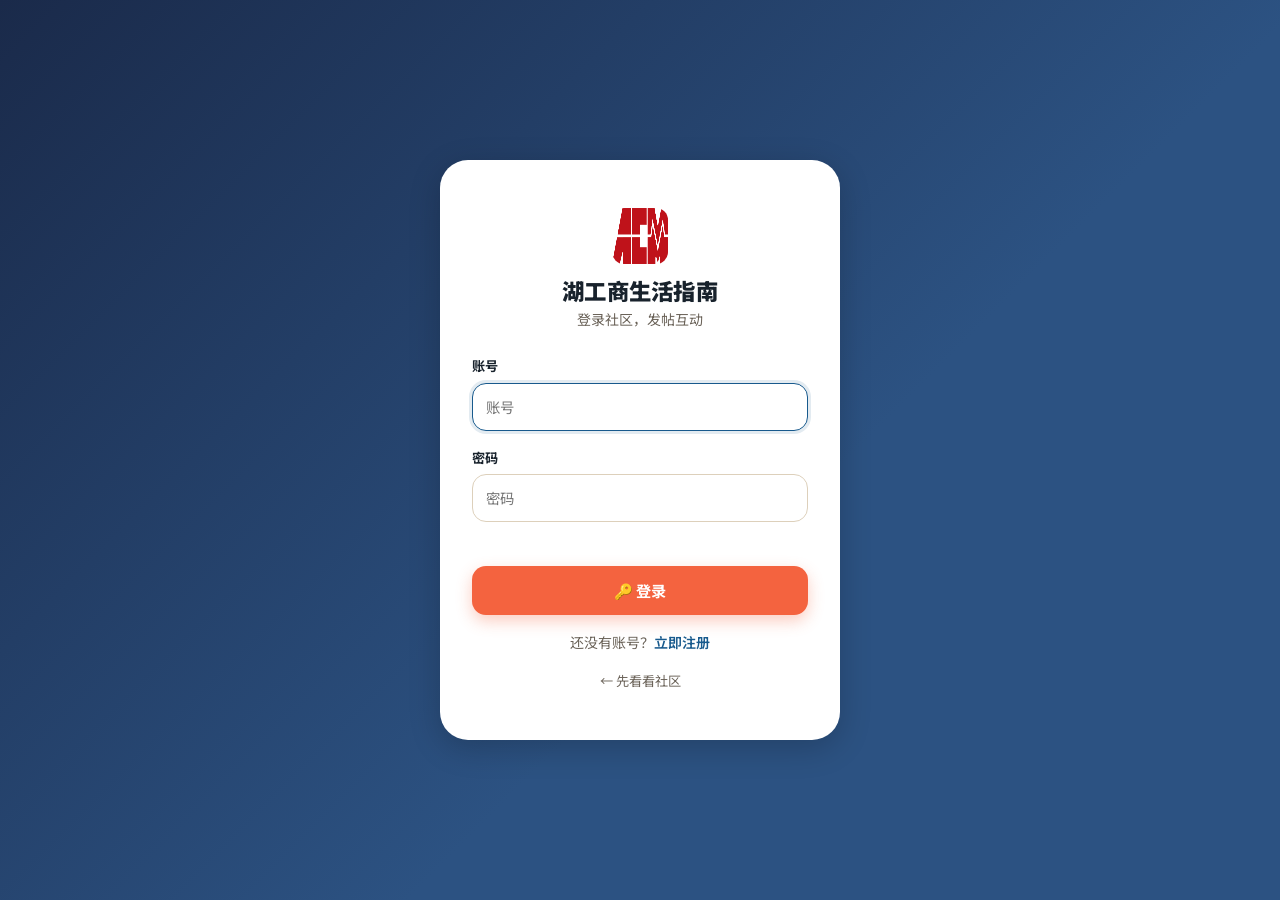
==== auth.html @ 28b6245e "新增：用户注册登录系统 + 社区发帖功能（点赞/评论/话题标签）" ====
<!DOCTYPE html>
<html lang="zh-CN">
<head>
  <meta charset="UTF-8">
  <meta name="viewport" content="width=device-width, initial-scale=1.0">
  <title>账号登录 · 湖工商生活指南</title>
  <link rel="icon" href="assets/acm-logo.png">
  <link rel="stylesheet" href="css/main.css">
  <link rel="stylesheet" href="css/community.css">
  <link rel="preconnect" href="https://fonts.googleapis.com">
  <link rel="preconnect" href="https://fonts.gstatic.com" crossorigin>
  <link rel="stylesheet" href="https://fonts.googleapis.com/css2?family=Noto+Sans+SC:wght@400;500;700;900&display=swap" media="print" onload="this.media='all'">
</head>
<body class="admin-body">

<div class="auth-page">
  <div class="auth-card" id="authCard">

    <!-- 登录面板 -->
    <div class="auth-panel" id="loginPanel">
      <img src="assets/acm-logo.png" alt="ACM" class="auth-logo">
      <h2 class="auth-title">湖工商生活指南</h2>
      <p class="auth-sub">登录社区，发帖互动</p>

      <form id="loginForm" autocomplete="off">
        <div class="field">
          <label for="l-username">账号</label>
          <input type="text" id="l-username" name="username" placeholder="账号" required autofocus>
        </div>
        <div class="field">
          <label for="l-password">密码</label>
          <input type="password" id="l-password" name="password" placeholder="密码" required>
        </div>
        <div id="loginMsg" class="auth-msg"></div>
        <button type="submit" class="btn btn-accent" style="width:100%; padding:12px;">
          🔑 登录
        </button>
      </form>

      <div class="auth-switch">
        还没有账号？<a href="#" id="goRegister">立即注册</a>
      </div>
    </div>

    <!-- 注册面板 -->
    <div class="auth-panel" id="registerPanel" style="display:none;">
      <img src="assets/acm-logo.png" alt="ACM" class="auth-logo">
      <h2 class="auth-title">加入社区</h2>
      <p class="auth-sub">注册后可以发帖、点赞、评论</p>

      <form id="registerForm" autocomplete="off">
        <div class="field">
          <label for="r-username">账号</label>
          <input type="text" id="r-username" name="username" placeholder="2-20位，小写字母/数字/下划线" required>
          <span class="field-hint">登录时使用，请记住</span>
        </div>
        <div class="field">
          <label for="r-password">密码</label>
          <input type="password" id="r-password" name="password" placeholder="至少 6 位" required>
        </div>
        <div class="field">
          <label for="r-confirm">确认密码</label>
          <input type="password" id="r-confirm" name="confirm" placeholder="再输一次密码" required>
        </div>
        <div id="registerMsg" class="auth-msg"></div>
        <button type="submit" class="btn btn-accent" style="width:100%; padding:12px;">
          ✨ 注册
        </button>
      </form>

      <div class="auth-switch">
        已有账号？<a href="#" id="goLogin">去登录</a>
      </div>
    </div>

    <div style="text-align:center; margin-top:var(--sp-4); font-size:0.825rem;">
      <a href="community.html" style="color:var(--c-text-muted);">← 先看看社区</a>
    </div>
  </div>
</div>

<script src="js/user.js"></script>
<script>
(function () {
  const loginPanel = document.getElementById('loginPanel');
  const registerPanel = document.getElementById('registerPanel');
  const loginMsg = document.getElementById('loginMsg');
  const registerMsg = document.getElementById('registerMsg');

  // 已登录直接去社区
  if (User.isLoggedIn()) {
    const sess = User.getSession();
    location.href = 'community.html';
  }

  /* 切换面板 */
  document.getElementById('goRegister').addEventListener('click', (e) => {
    e.preventDefault();
    loginPanel.style.display = 'none';
    registerPanel.style.display = '';
    loginMsg.textContent = '';
    loginMsg.className = 'auth-msg';
  });

  document.getElementById('goLogin').addEventListener('click', (e) => {
    e.preventDefault();
    registerPanel.style.display = 'none';
    loginPanel.style.display = '';
    registerMsg.textContent = '';
    registerMsg.className = 'auth-msg';
  });

  /* 登录 */
  document.getElementById('loginForm').addEventListener('submit', async (e) => {
    e.preventDefault();
    const u = e.target.username.value.trim();
    const p = e.target.password.value;
    const btn = e.target.querySelector('button[type=submit]');
    btn.disabled = true;
    btn.textContent = '⏳ 登录中...';
    loginMsg.textContent = '';

    const r = await User.login(u, p);
    btn.disabled = false;
    btn.textContent = '🔑 登录';

    if (r.ok) {
      loginMsg.textContent = '✅ 登录成功，跳转中...';
      loginMsg.className = 'auth-msg auth-msg-ok';
      setTimeout(() => location.href = 'community.html', 500);
    } else {
      loginMsg.textContent = '❌ ' + r.message;
      loginMsg.className = 'auth-msg auth-msg-err';
    }
  });

  /* 注册 */
  document.getElementById('registerForm').addEventListener('submit', async (e) => {
    e.preventDefault();
    const u = e.target.username.value.trim();
    const p = e.target.password.value;
    const c = e.target.confirm.value;
    const btn = e.target.querySelector('button[type=submit]');
    btn.disabled = true;
    btn.textContent = '⏳ 注册中...';
    registerMsg.textContent = '';

    if (p !== c) {
      registerMsg.textContent = '❌ 两次密码不一致';
      registerMsg.className = 'auth-msg auth-msg-err';
      btn.disabled = false;
      btn.textContent = '✨ 注册';
      return;
    }

    const r = await User.register(u, p);
    btn.disabled = false;
    btn.textContent = '✨ 注册';

    if (r.ok) {
      registerMsg.textContent = '✅ 注册成功！即将跳转登录...';
      registerMsg.className = 'auth-msg auth-msg-ok';
      setTimeout(() => {
        registerPanel.style.display = 'none';
        loginPanel.style.display = '';
        document.getElementById('l-username').value = u;
        registerMsg.textContent = '';
      }, 1200);
    } else {
      registerMsg.textContent = '❌ ' + r.message;
      registerMsg.className = 'auth-msg auth-msg-err';
    }
  });
})();
</script>
</body>
</html>
---- css/main.css ----
/* ====================================================================
 * HUTB Campus Guide - Main Stylesheet (Impeccable-grade refresh)
 * 设计方向：编辑感海岸游乐场 — 暖奶油底 + 自信海蓝/珊瑚 + 圆体中文字体
 * 注：网页字体通过各页面 <head> 中的非阻塞 <link> 加载（media=print swap），
 *     避免 Google Fonts 在国内被墙时阻塞首屏渲染导致白屏；加载失败则自动回退系统字体。
 * ==================================================================== */

/* ---------- 1. 设计变量 ---------- */
:root {
  /* 品牌色（保留原有语义，加深层次） */
  --c-primary: #185a8d;
  --c-primary-light: #2a93b0;
  --c-primary-dark: #103b54;
  --c-secondary: #2bb6c4;
  --c-accent: #f4633f;
  --c-accent-light: #ff8a63;
  --c-success: #6fae1f;
  --c-warning: #f3a712;

  /* 暖调中性色（取代纯灰） */
  --c-bg: #fbf6ee;
  --c-bg-alt: #f3ebdd;
  --c-surface: #ffffff;
  --c-surface-2: #fdfaf4;
  --c-border: #ece2d2;
  --c-border-strong: #ddd0bb;
  --c-text: #18222c;
  --c-text-muted: #6a6258;
  --c-text-light: #9b9388;

  /* 板块专属强调色 */
  --c-section-food: #f4633f;
  --c-section-travel: #2bb6c4;
  --c-section-study: #185a8d;
  --c-section-freshman: #6fae1f;

  /* 字体：圆体中文字体用于标题，Noto 用于正文 */
  --ff-base: "Noto Sans SC", -apple-system, BlinkMacSystemFont, "PingFang SC", "Microsoft YaHei", system-ui, sans-serif;
  --ff-display: "ZCOOL KuaiLe", "Noto Sans SC", "PingFang SC", system-ui, sans-serif;

  /* 流体字阶（clamp：marketing/内容页用） */
  --fs-display: clamp(2.4rem, 5.5vw, 3.6rem);
  --fs-h1: clamp(1.8rem, 3.4vw, 2.4rem);
  --fs-h2: clamp(1.4rem, 2.4vw, 1.8rem);
  --fs-h3: 1.2rem;
  --fs-body: 1rem;
  --fs-sm: 0.875rem;
  --fs-xs: 0.78rem;

  /* 间距（8px 网格） */
  --sp-1: 4px;
  --sp-2: 8px;
  --sp-3: 12px;
  --sp-4: 16px;
  --sp-5: 24px;
  --sp-6: 32px;
  --sp-7: 48px;
  --sp-8: 72px;

  /* 圆角 */
  --r-sm: 10px;
  --r-md: 14px;
  --r-lg: 20px;
  --r-xl: 28px;
  --r-full: 999px;

  /* 阴影（更柔、更暖） */
  --sh-xs: 0 1px 2px rgba(24, 60, 84, 0.05);
  --sh-sm: 0 3px 12px rgba(24, 60, 84, 0.07);
  --sh-md: 0 8px 24px rgba(24, 60, 84, 0.09);
  --sh-lg: 0 18px 44px rgba(24, 60, 84, 0.13);
  --sh-xl: 0 32px 64px rgba(24, 60, 84, 0.18);

  /* 缓动（自然减速，绝不用回弹） */
  --ease-out-quart: cubic-bezier(0.25, 1, 0.5, 1);
  --ease-out-expo: cubic-bezier(0.16, 1, 0.3, 1);

  --container-max: 1200px;
  --nav-h: 66px;
}

/* ---------- 2. Reset & Base ---------- */
*, *::before, *::after { box-sizing: border-box; }

html {
  font-size: 16px;
  scroll-behavior: smooth;
  -webkit-text-size-adjust: 100%;
}

body {
  margin: 0;
  font-family: var(--ff-base);
  font-size: var(--fs-body);
  line-height: 1.65;
  color: var(--c-text);
  background: var(--c-bg);
  -webkit-font-smoothing: antialiased;
  -moz-osx-font-smoothing: grayscale;
  overflow-x: hidden;
  text-rendering: optimizeLegibility;
}

img { max-width: 100%; height: auto; display: block; }

button, input, select, textarea { font: inherit; color: inherit; }

button { cursor: pointer; border: none; background: none; padding: 0; }

a { color: var(--c-primary); text-decoration: none; transition: color .2s; }
a:hover { color: var(--c-accent); }

h1, h2, h3, h4, h5, h6 {
  margin: 0 0 var(--sp-4);
  font-family: var(--ff-display);
  font-weight: 400;
  line-height: 1.25;
  letter-spacing: 0.01em;
  color: var(--c-text);
}
h1 { font-size: var(--fs-h1); }
h2 { font-size: var(--fs-h2); }
h3 { font-size: var(--fs-h3); }

p { margin: 0 0 var(--sp-3); }

ul, ol { padding-left: var(--sp-5); margin-bottom: var(--sp-4); }

table { border-collapse: collapse; width: 100%; margin: var(--sp-4) 0; }
th, td { padding: var(--sp-3); border: 1px solid var(--c-border); text-align: left; }
th { background: var(--c-bg-alt); font-weight: 700; }

/* ---------- 3. 工具类 ---------- */
.container { width: 100%; max-width: var(--container-max); margin: 0 auto; padding: 0 var(--sp-4); }
.container-wide { width: 100%; max-width: 1320px; margin: 0 auto; padding: 0 var(--sp-4); }
.text-center { text-align: center; }
.text-muted { color: var(--c-text-muted); }
.flex { display: flex; }
.flex-1 { flex: 1; }
.hidden { display: none !important; }
.sr-only { position: absolute; width: 1px; height: 1px; padding: 0; margin: -1px; overflow: hidden; clip: rect(0,0,0,0); border: 0; }

/* 滚动揭示（由 shared.js 触发；无 JS 时默认可见）
   注意：is-visible 的覆盖规则必须比 body.reveal-ready .reveal 优先级更高，
   否则一旦加上 reveal-ready，.reveal 区块会永远停在 opacity:0（即“下半屏空白”）。 */
.reveal { transition: opacity .7s var(--ease-out-expo), transform .7s var(--ease-out-expo); }
body.reveal-ready .reveal { opacity: 0; transform: translateY(28px); }
body.reveal-ready .reveal.is-visible { opacity: 1; transform: none; }

/* ---------- 4. 导航栏 ---------- */
.nav {
  position: sticky;
  top: 0;
  z-index: 100;
  height: var(--nav-h);
  background: rgba(251, 246, 238, 0.78);
  backdrop-filter: saturate(180%) blur(16px);
  -webkit-backdrop-filter: saturate(180%) blur(16px);
  border-bottom: 1px solid transparent;
  transition: box-shadow .3s var(--ease-out-quart), border-color .3s, background .3s;
}
.nav.scrolled {
  box-shadow: 0 6px 24px rgba(24, 60, 84, 0.08);
  border-bottom-color: var(--c-border);
  background: rgba(251, 246, 238, 0.92);
}

.nav-inner { height: 100%; display: flex; align-items: center; justify-content: space-between; gap: var(--sp-4); }

.nav-brand { display: flex; align-items: center; gap: var(--sp-3); font-weight: 700; font-size: 1.05rem; color: var(--c-primary); }
.nav-brand img { height: 38px; width: auto; filter: drop-shadow(0 2px 4px rgba(0,0,0,.12)); }
.nav-brand-text { line-height: 1.2; }
.nav-brand-text small { display: block; font-size: 11px; font-weight: 400; color: var(--c-text-muted); margin-top: 2px; letter-spacing: 0.04em; }

.nav-links { display: flex; align-items: center; gap: var(--sp-2); list-style: none; margin: 0; padding: 0; }
.nav-link {
  padding: var(--sp-2) var(--sp-4);
  border-radius: var(--r-full);
  font-size: 0.95rem;
  font-weight: 500;
  color: var(--c-text);
  transition: background .2s, color .2s;
}
.nav-link:hover { background: var(--c-bg-alt); color: var(--c-primary); }
.nav-link.active { background: var(--c-primary); color: #fff; }

.nav-cta {
  padding: var(--sp-2) var(--sp-5);
  background: var(--c-accent);
  color: #fff;
  border-radius: var(--r-full);
  font-weight: 700;
  font-size: 0.92rem;
  box-shadow: 0 6px 16px rgba(244, 99, 63, .34);
  transition: transform .2s var(--ease-out-quart), box-shadow .2s, background .2s;
}
.nav-cta:hover { background: var(--c-accent-light); color: #fff; transform: translateY(-2px); box-shadow: 0 10px 22px rgba(244, 99, 63, .42); }
.nav-cta:active { transform: translateY(0) scale(.97); }

.nav-toggle {
  display: none; width: 42px; height: 42px; border-radius: var(--r-md);
  align-items: center; justify-content: center; background: var(--c-bg-alt);
}
.nav-toggle span { display: block; width: 20px; height: 2px; background: var(--c-text); position: relative; }
.nav-toggle span::before, .nav-toggle span::after { content: ''; position: absolute; left: 0; width: 100%; height: 2px; background: var(--c-text); }
.nav-toggle span::before { top: -6px; }
.nav-toggle span::after { top: 6px; }

/* ---------- 5. 按钮 ---------- */
.btn {
  display: inline-flex; align-items: center; justify-content: center; gap: var(--sp-2);
  padding: var(--sp-3) var(--sp-5);
  font-size: 0.95rem; font-weight: 700;
  border-radius: var(--r-md);
  background: var(--c-primary); color: #fff;
  transition: transform .18s var(--ease-out-quart), background .2s, box-shadow .2s;
  white-space: nowrap;
}
.btn:hover { background: var(--c-primary-dark); color: #fff; transform: translateY(-2px); box-shadow: var(--sh-md); }
.btn:active { transform: translateY(0) scale(.97); }

.btn-accent { background: var(--c-accent); box-shadow: 0 6px 16px rgba(244, 99, 63, .32); }
.btn-accent:hover { background: var(--c-accent-light); box-shadow: 0 10px 22px rgba(244, 99, 63, .42); }

.btn-secondary { background: var(--c-surface); color: var(--c-text); border: 1.5px solid var(--c-border-strong); box-shadow: var(--sh-xs); }
.btn-secondary:hover { background: var(--c-bg-alt); color: var(--c-text); transform: translateY(-2px); }

.btn-ghost { background: transparent; color: var(--c-primary); }
.btn-ghost:hover { background: var(--c-bg-alt); color: var(--c-primary); }

.btn-sm { padding: 7px 14px; font-size: 0.84rem; }

/* ---------- 6. 卡片 ---------- */
.card {
  background: var(--c-surface);
  border-radius: var(--r-lg);
  border: 1px solid var(--c-border);
  overflow: hidden;
  transition: transform .3s var(--ease-out-quart), box-shadow .3s var(--ease-out-quart), border-color .3s;
}
.card:hover { transform: translateY(-5px); box-shadow: var(--sh-lg); border-color: transparent; }

.card-cover {
  position: relative; width: 100%; aspect-ratio: 16/10;
  background: linear-gradient(135deg, var(--c-bg-alt), var(--c-border));
  display: flex; align-items: center; justify-content: center;
  font-size: 3rem; color: rgba(255,255,255,0.9); overflow: hidden;
}
.card-cover img { width: 100%; height: 100%; object-fit: cover; }
.card-cover-pin {
  position: absolute; top: var(--sp-3); left: var(--sp-3);
  background: var(--c-accent); color: #fff; padding: 4px 12px;
  border-radius: var(--r-full); font-size: 12px; font-weight: 700; box-shadow: var(--sh-sm);
}
.card-cover-tag {
  position: absolute; top: var(--sp-3); right: var(--sp-3);
  background: rgba(255,255,255,0.94); color: var(--c-text); padding: 4px 12px;
  border-radius: var(--r-full); font-size: 12px; font-weight: 700;
}

.card-body { padding: var(--sp-5); }
.card-title { font-size: 1.12rem; margin-bottom: var(--sp-2); line-height: 1.35;
  display: -webkit-box; -webkit-line-clamp: 2; -webkit-box-orient: vertical; overflow: hidden; }
.card-excerpt { color: var(--c-text-muted); font-size: 0.875rem; line-height: 1.6; margin-bottom: var(--sp-3);
  display: -webkit-box; -webkit-line-clamp: 2; -webkit-box-orient: vertical; overflow: hidden; }
.card-meta { display: flex; flex-wrap: wrap; align-items: center; gap: var(--sp-3); font-size: 0.8125rem; color: var(--c-text-muted);
  border-top: 1px dashed var(--c-border); padding-top: var(--sp-3); }
.card-meta-row { display: flex; gap: var(--sp-2); align-items: center; }

/* ---------- 7. 徽章 / 标签 ---------- */
.tag {
  display: inline-flex; align-items: center; padding: 3px 11px;
  border-radius: var(--r-full); font-size: 0.75rem; font-weight: 500;
  background: var(--c-bg-alt); color: var(--c-text-muted); border: 1px solid var(--c-border);
}
.tag-pri { background: rgba(24, 90, 141, 0.09); color: var(--c-primary); border-color: rgba(24, 90, 141, 0.18); }
.tag-acc { background: rgba(244, 99, 63, 0.10); color: var(--c-accent); border-color: rgba(244, 99, 63, 0.20); }
.tag-suc { background: rgba(111, 174, 31, 0.12); color: var(--c-success); border-color: rgba(111, 174, 31, 0.24); }
.tag-war { background: rgba(243, 167, 18, 0.13); color: var(--c-warning); border-color: rgba(243, 167, 18, 0.26); }

.badge { display: inline-flex; align-items: center; gap: 4px; padding: 4px 11px; background: var(--c-primary); color: #fff; border-radius: var(--r-full); font-size: 12px; font-weight: 700; }
.badge-accent { background: var(--c-accent); }
.badge-success { background: var(--c-success); }

/* ---------- 8. 区块标题 ---------- */
.section-title { font-size: var(--fs-h2); font-weight: 400; color: var(--c-text); margin-bottom: var(--sp-2);
  display: flex; align-items: center; gap: var(--sp-3); }
.section-title-icon {
  display: inline-flex; width: 46px; height: 46px; align-items: center; justify-content: center;
  border-radius: var(--r-md); font-size: 1.5rem;
  background: rgba(24, 90, 141, 0.10); color: var(--c-primary);
  box-shadow: inset 0 0 0 1px rgba(24, 90, 141, 0.10);
}
.section-sub { color: var(--c-text-muted); margin-bottom: var(--sp-5); font-size: 0.95rem; }

/* ---------- 9. Hero ---------- */
.hero {
  position: relative;
  background:
    radial-gradient(1000px 460px at 88% -30%, rgba(244, 99, 63, 0.16), transparent 60%),
    radial-gradient(820px 420px at 6% -10%, rgba(43, 182, 196, 0.20), transparent 60%),
    linear-gradient(180deg, #fbf6ee 0%, #fdeede 100%);
  padding: var(--sp-8) 0 var(--sp-7);
  overflow: hidden;
}
/* 装饰海浪 */
.hero::before {
  content: '';
  position: absolute; left: -5%; right: -5%; bottom: -40px; height: 160px;
  background:
    radial-gradient(60px 60px at 10% 100%, rgba(43,182,196,0.18) 60%, transparent 62%),
    radial-gradient(80px 80px at 30% 100%, rgba(24,90,141,0.10) 60%, transparent 62%),
    radial-gradient(70px 70px at 55% 100%, rgba(244,99,63,0.12) 60%, transparent 62%),
    radial-gradient(90px 90px at 80% 100%, rgba(43,182,196,0.16) 60%, transparent 62%);
  pointer-events: none;
}

.hero-inner { position: relative; z-index: 1; display: grid; grid-template-columns: 1.45fr 1fr; gap: var(--sp-6); align-items: center; }

.hero-title {
  font-size: var(--fs-display); line-height: 1.16; margin-bottom: var(--sp-4);
  color: var(--c-primary-dark); letter-spacing: -0.01em;
}
.hero-title span {
  background: linear-gradient(120deg, var(--c-accent), var(--c-accent-light));
  -webkit-background-clip: text; background-clip: text; color: transparent;
}
.hero-sub { font-size: 1.05rem; color: var(--c-text-muted); margin-bottom: var(--sp-5); max-width: 560px; line-height: 1.75; }
.hero-cta { display: flex; flex-wrap: wrap; gap: var(--sp-3); margin-bottom: var(--sp-5); }

.hero-stats { display: flex; gap: var(--sp-6); flex-wrap: wrap; margin-top: var(--sp-5); padding-top: var(--sp-5); border-top: 1px dashed rgba(24,90,141,0.16); }
.hero-stat-num { font-family: var(--ff-display); font-size: 2rem; font-weight: 400; color: var(--c-primary); line-height: 1; letter-spacing: 0.01em; }
.hero-stat-label { font-size: 0.82rem; color: var(--c-text-muted); margin-top: 6px; }

.hero-card {
  position: relative; background: #fff; border-radius: var(--r-xl); padding: var(--sp-5);
  box-shadow: var(--sh-xl); border: 1px solid rgba(244, 99, 63, 0.16);
  transform: rotate(-1.4deg); transition: transform .4s var(--ease-out-quart);
}
.hero-card:hover { transform: rotate(0deg) translateY(-4px); }
.hero-card-tag { display: inline-block; background: rgba(244, 99, 63, 0.12); color: var(--c-accent); padding: 4px 12px; border-radius: var(--r-full); font-size: 12px; font-weight: 700; margin-bottom: var(--sp-3); }
.hero-card h3 { font-size: 1.15rem; margin-bottom: var(--sp-3); }
.hero-card-list { list-style: none; padding: 0; margin: 0; }
.hero-card-list li { display: flex; align-items: center; gap: var(--sp-2); padding: var(--sp-2) 0; border-bottom: 1px dashed var(--c-border); font-size: 0.9rem; }
.hero-card-list li:last-child { border-bottom: none; }
.hero-card-list .ic { width: 30px; height: 30px; border-radius: var(--r-sm); display: flex; align-items: center; justify-content: center; font-size: 14px; flex-shrink: 0; }

/* ---------- 10. 卡片网格 ---------- */
.card-grid { display: grid; grid-template-columns: repeat(auto-fill, minmax(290px, 1fr)); gap: var(--sp-5); }
.card-grid-lg { grid-template-columns: repeat(auto-fill, minmax(320px, 1fr)); }

/* 板块入口卡片（首页用） */
.section-card {
  position: relative; display: block; padding: var(--sp-5);
  background: var(--c-surface); border-radius: var(--r-xl); border: 1px solid var(--c-border);
  overflow: hidden; transition: transform .3s var(--ease-out-quart), box-shadow .3s var(--ease-out-quart), border-color .3s;
  cursor: pointer;
}
.section-card::before {
  content: ''; position: absolute; top: 0; right: -20%; width: 70%; height: 100%;
  background: radial-gradient(closest-side, var(--accent, #185a8d), transparent 70%);
  opacity: 0.12; border-radius: 50%; transition: opacity .4s, transform .5s var(--ease-out-quart);
}
.section-card:hover { transform: translateY(-7px); border-color: transparent; box-shadow: var(--sh-lg); }
.section-card:hover::before { opacity: 0.26; transform: scale(1.25); }

/* 顶部色条强化板块身份 */
.section-card { border-top: 3px solid var(--accent, #185a8d); }

.section-card-icon {
  width: 58px; height: 58px; border-radius: var(--r-md);
  background: var(--accent, #185a8d); color: #fff;
  display: flex; align-items: center; justify-content: center; font-size: 1.9rem;
  margin-bottom: var(--sp-4); box-shadow: 0 8px 20px rgba(0,0,0,.10);
  transition: transform .3s var(--ease-out-quart);
}
.section-card:hover .section-card-icon { transform: scale(1.06) rotate(-3deg); }
.section-card h3 { font-size: 1.4rem; margin-bottom: var(--sp-2); position: relative; }
.section-card-desc { color: var(--c-text-muted); font-size: 0.9rem; margin-bottom: var(--sp-3); position: relative; line-height: 1.6; }
.section-card-link { font-size: 0.875rem; font-weight: 700; color: var(--accent, #185a8d); display: inline-flex; align-items: center; gap: 6px; }

/* ---------- 11. 页脚 ---------- */
.footer { margin-top: var(--sp-8); background: linear-gradient(180deg, #173142 0%, #0d1f2b 100%); color: rgba(255,255,255,0.86); padding: var(--sp-7) 0 var(--sp-5); }
.footer-grid { display: grid; grid-template-columns: 1.5fr repeat(4, 1fr); gap: var(--sp-6); margin-bottom: var(--sp-6); }
.footer-brand { display: flex; align-items: center; gap: var(--sp-3); margin-bottom: var(--sp-4); }
.footer-brand img { height: 46px; background: rgba(255,255,255,0.92); padding: 6px; border-radius: var(--r-md); }
.footer-brand-name { font-size: 1.1rem; font-weight: 700; color: #fff; line-height: 1.3; }
.footer-brand-tag { font-size: 0.78rem; color: rgba(255,255,255,.6); }
.footer p { font-size: 0.875rem; line-height: 1.7; color: rgba(255,255,255,0.7); }
.footer-title { font-size: 0.95rem; color: #fff; margin-bottom: var(--sp-3); font-weight: 700; }
.footer ul { list-style: none; padding: 0; margin: 0; }
.footer li { padding: 5px 0; }
.footer a { color: rgba(255,255,255,0.7); font-size: 0.875rem; transition: color .2s; }
.footer a:hover { color: #fff; }
.footer-bottom { border-top: 1px solid rgba(255,255,255,0.08); padding-top: var(--sp-4); display: flex; justify-content: space-between; align-items: center; flex-wrap: wrap; gap: var(--sp-3); font-size: 0.825rem; color: rgba(255,255,255,0.5); }

/* ---------- 12. 板块 Banner ---------- */
.page-banner {
  background:
    radial-gradient(900px 320px at 80% 30%, rgba(255, 220, 180, 0.5), transparent 60%),
    linear-gradient(120deg, var(--banner-c, var(--c-primary)) 0%, var(--banner-c2, var(--c-primary-light)) 100%);
  color: #fff; padding: var(--sp-7) 0 var(--sp-6); position: relative; overflow: hidden;
}
.page-banner::after { content: ''; position: absolute; inset: 0; background-image: radial-gradient(circle at 30% 50%, rgba(255,255,255,0.10) 1px, transparent 1px); background-size: 30px 30px; pointer-events: none; }
.page-banner-inner { position: relative; z-index: 1; display: flex; align-items: center; gap: var(--sp-5); }
.page-banner-icon { width: 72px; height: 72px; border-radius: var(--r-lg); background: rgba(255,255,255,0.18); backdrop-filter: blur(6px); display: flex; align-items: center; justify-content: center; font-size: 2.4rem; flex-shrink: 0; }
.page-banner h1 { color: #fff; font-size: 2rem; margin-bottom: var(--sp-2); }
.page-banner p { font-size: 1rem; opacity: 0.92; margin-bottom: 0; max-width: 720px; }

/* ---------- 13. 工具条 ---------- */
.toolbar { display: flex; flex-wrap: wrap; align-items: center; gap: var(--sp-4); margin-bottom: var(--sp-5); padding: var(--sp-4); background: var(--c-surface); border-radius: var(--r-lg); border: 1px solid var(--c-border); box-shadow: var(--sh-xs); }
.search-box { display: flex; align-items: center; gap: var(--sp-2); flex: 1; min-width: 240px; background: var(--c-bg-alt); border: 1px solid transparent; border-radius: var(--r-md); padding: 0 var(--sp-3); transition: all .2s; }
.search-box:focus-within { background: #fff; border-color: var(--c-primary); box-shadow: 0 0 0 3px rgba(24,90,141,.12); }
.search-box input { flex: 1; border: none; background: none; outline: none; padding: 10px 0; font-size: 0.9rem; }

.filter-tabs { display: flex; flex-wrap: wrap; gap: var(--sp-2); }
.filter-tab { padding: 7px 15px; border-radius: var(--r-full); font-size: 0.825rem; font-weight: 600; background: var(--c-bg-alt); color: var(--c-text-muted); transition: all .2s; }
.filter-tab:hover { background: var(--c-border); color: var(--c-text); }
.filter-tab.active { background: var(--c-primary); color: #fff; }

/* ---------- 14. 文章详情页 ---------- */
.article-page { max-width: 820px; margin: 0 auto; padding: var(--sp-6) var(--sp-4) var(--sp-7); }
.article-header { text-align: center; margin-bottom: var(--sp-6); }
.article-title { font-size: 2.1rem; line-height: 1.3; margin-bottom: var(--sp-3); }
.article-meta { display: flex; justify-content: center; flex-wrap: wrap; gap: var(--sp-3); color: var(--c-text-muted); font-size: 0.875rem; }
.article-cover { width: 100%; aspect-ratio: 16/7; border-radius: var(--r-xl); background: var(--c-bg-alt); margin-bottom: var(--sp-6); overflow: hidden; display: flex; align-items: center; justify-content: center; font-size: 5rem; }
.article-cover img { width: 100%; height: 100%; object-fit: cover; }
.article-body { font-size: 1.05rem; line-height: 1.85; color: var(--c-text); }
.article-body h3 { margin: var(--sp-6) 0 var(--sp-3); font-size: 1.35rem; color: var(--c-primary); }
.article-body h4 { margin: var(--sp-5) 0 var(--sp-3); font-size: 1.15rem; color: var(--c-primary-dark); }
.article-body ul, .article-body ol { margin-bottom: var(--sp-4); }
.article-back { display: inline-flex; align-items: center; gap: 6px; margin-bottom: var(--sp-4); color: var(--c-text-muted); font-size: 0.875rem; }
.article-back:hover { color: var(--c-primary); }

/* ---------- 15. 通用 ---------- */
.empty { padding: var(--sp-7) var(--sp-5); text-align: center; color: var(--c-text-muted); font-size: 0.95rem; }
.empty-icon { font-size: 3rem; margin-bottom: var(--sp-3); }

.toast { position: fixed; bottom: 24px; left: 50%; transform: translateX(-50%); background: rgba(24, 34, 44, 0.95); color: #fff; padding: 11px 20px; border-radius: var(--r-full); font-size: 0.875rem; box-shadow: var(--sh-lg); z-index: 9999; animation: toast-in .25s var(--ease-out-quart); }
@keyframes toast-in { from { opacity: 0; transform: translate(-50%, 12px); } to { opacity: 1; transform: translate(-50%, 0); } }

.modal-overlay { position: fixed; inset: 0; background: rgba(13, 31, 43, 0.55); z-index: 1000; display: flex; align-items: center; justify-content: center; padding: var(--sp-4); animation: fade-in .18s; }
@keyframes fade-in { from { opacity: 0; } to { opacity: 1; } }
.modal { background: #fff; border-radius: var(--r-xl); max-width: 560px; width: 100%; max-height: 90vh; overflow-y: auto; animation: modal-in .28s var(--ease-out-expo); box-shadow: var(--sh-xl); }
@keyframes modal-in { from { opacity: 0; transform: translateY(24px) scale(.97); } to { opacity: 1; transform: translateY(0) scale(1); } }
.modal-head { padding: var(--sp-5) var(--sp-5) var(--sp-3); display: flex; align-items: center; justify-content: space-between; border-bottom: 1px solid var(--c-border); }
.modal-head h3 { margin: 0; font-size: 1.2rem; }
.modal-close { width: 34px; height: 34px; border-radius: var(--r-md); display: flex; align-items: center; justify-content: center; font-size: 1.2rem; color: var(--c-text-muted); background: var(--c-bg-alt); transition: background .2s; }
.modal-close:hover { background: var(--c-border); }
.modal-body { padding: var(--sp-5); }
.modal-foot { padding: var(--sp-4) var(--sp-5); border-top: 1px solid var(--c-border); display: flex; justify-content: flex-end; gap: var(--sp-2); }

/* 表单 */
.field { margin-bottom: var(--sp-4); }
.field label { display: block; font-size: 0.825rem; font-weight: 700; color: var(--c-text); margin-bottom: 6px; }
.field .hint { display: block; font-size: 0.75rem; color: var(--c-text-muted); margin-top: 4px; }
.field input[type="text"], .field input[type="email"], .field input[type="tel"], .field input[type="number"], .field input[type="password"], .field select, .field textarea {
  width: 100%; padding: 11px 13px; background: #fff; border: 1.5px solid var(--c-border-strong); border-radius: var(--r-md); font-size: 0.9rem; transition: all .2s;
}
.field input:focus, .field select:focus, .field textarea:focus { outline: none; border-color: var(--c-primary); box-shadow: 0 0 0 3px rgba(24,90,141,.12); }
.field textarea { resize: vertical; min-height: 100px; font-family: inherit; }
.field-row { display: grid; grid-template-columns: 1fr 1fr; gap: var(--sp-3); }
.checkbox-row { display: flex; align-items: center; gap: var(--sp-2); }
.checkbox-row input { width: auto; }

/* ---------- 15.5 视频号板块 ---------- */
.video-channel { text-align: center; }
.video-channel-header { display: flex; align-items: center; justify-content: center; gap: var(--sp-2); margin-bottom: var(--sp-2); flex-wrap: wrap; }
.video-channel-header .section-title { margin-bottom: 0; }
.video-channel .section-sub { max-width: 560px; margin: 0 auto var(--sp-5); }

.video-channel-card {
  display: grid;
  grid-template-columns: 240px 1fr;
  gap: var(--sp-6);
  align-items: center;
  max-width: 720px;
  margin: 0 auto;
  padding: var(--sp-6);
  background: var(--c-surface);
  border: 1px solid var(--c-border);
  border-radius: var(--r-xl);
  box-shadow: var(--sh-md);
  text-align: left;
}

.video-channel-img-wrap {
  position: relative;
  border-radius: var(--r-lg);
  overflow: hidden;
  cursor: zoom-in;
  transition: transform .2s var(--ease-out-quart), box-shadow .2s;
  background: var(--c-bg-alt);
}

.video-channel-img-wrap:hover {
  transform: translateY(-3px);
  box-shadow: var(--sh-md);
}

.video-channel-img-wrap:focus-visible { outline: 3px solid var(--c-primary); outline-offset: 3px; }

.video-channel-img {
  width: 100%;
  aspect-ratio: 1 / 1;
  object-fit: contain;
  border-radius: var(--r-lg);
  background: #fff;
  padding: 8px;
}

.video-channel-hint {
  position: absolute;
  bottom: 0;
  left: 0;
  right: 0;
  background: rgba(24,34,44,0.78);
  color: #fff;
  font-size: 0.78rem;
  padding: 8px 10px;
  text-align: center;
  opacity: 0;
  transform: translateY(6px);
  transition: opacity .2s, transform .2s;
}

.video-channel-img-wrap:hover .video-channel-hint,
.video-channel-img-wrap:focus-visible .video-channel-hint {
  opacity: 1;
  transform: translateY(0);
}

.video-channel-info { display: flex; flex-direction: column; gap: var(--sp-3); }

.video-channel-name {
  display: flex;
  align-items: center;
  gap: var(--sp-3);
  font-family: var(--ff-display);
  font-size: 1.35rem;
  color: var(--c-text);
}

.video-channel-avatar { width: 44px; height: 44px; border-radius: 50%; object-fit: cover; background: #fff; border: 2px solid var(--c-border); padding: 2px; }

.video-channel-caption { color: var(--c-text-muted); line-height: 1.75; font-size: 1rem; margin: 0; }

/* 视频号二维码放大弹窗 */
.lightbox-overlay {
  position: fixed;
  inset: 0;
  background: rgba(13,31,43,0.72);
  z-index: 1100;
  display: flex;
  align-items: center;
  justify-content: center;
  padding: var(--sp-4);
  animation: fade-in .2s;
}

.lightbox-content {
  position: relative;
  background: #fff;
  border-radius: var(--r-xl);
  max-width: 420px;
  width: 100%;
  padding: var(--sp-5);
  text-align: center;
  box-shadow: var(--sh-xl);
  animation: modal-in .28s var(--ease-out-expo);
}

.lightbox-content img {
  width: 100%;
  max-width: 320px;
  margin: 0 auto var(--sp-4);
  border-radius: var(--r-lg);
  background: #fff;
}

.lightbox-content p { margin: 0 0 var(--sp-2); color: var(--c-text); }

.lightbox-close {
  position: absolute;
  top: var(--sp-3);
  right: var(--sp-3);
  width: 34px;
  height: 34px;
  border-radius: 50%;
  border: none;
  background: var(--c-bg-alt);
  color: var(--c-text-muted);
  font-size: 1.4rem;
  line-height: 1;
  cursor: pointer;
  display: flex;
  align-items: center;
  justify-content: center;
  transition: background .2s, color .2s;
}

.lightbox-close:hover { background: var(--c-border); color: var(--c-text); }

/* ---------- 16. 响应式 ---------- */
/* 关于我们区块（社团介绍）：桌面双栏，移动端由媒体查询切单栏 */
.about-split { display:grid; grid-template-columns:1fr 1fr; gap:var(--sp-5); align-items:center; }
.about-logo { height:200px; background:rgba(255,255,255,0.92); padding:24px; border-radius:var(--r-xl); }

@media (max-width: 960px) {
  .hero-inner { grid-template-columns: 1fr; }
  .hero-card { transform: none; }
  .footer-grid { grid-template-columns: 1fr 1fr; }
  .article-title { font-size: 1.6rem; }
  .page-banner h1 { font-size: 1.6rem; }
  .page-banner-icon { width: 56px; height: 56px; font-size: 1.8rem; }
}

@media (max-width: 720px) {
  :root { --nav-h: 58px; --sp-8: 56px; }

  .nav-links {
    position: fixed; top: var(--nav-h); right: 0; bottom: 0; width: 250px;
    flex-direction: column; align-items: stretch; padding: var(--sp-4);
    background: var(--c-bg); transform: translateX(100%); transition: transform .28s var(--ease-out-quart);
    box-shadow: var(--sh-xl); gap: var(--sp-1);
  }
  .nav-links.open { transform: translateX(0); }
  .nav-link { padding: var(--sp-3); border-radius: var(--r-md); text-align: left; }
  .nav-toggle { display: flex; }
  .nav-cta { padding: 8px 14px; font-size: 0.85rem; }

  .hero { padding: var(--sp-6) 0 var(--sp-5); }
  .hero-stats { gap: var(--sp-4); }
  .card-grid, .card-grid-lg { grid-template-columns: 1fr; }
  .footer-grid { grid-template-columns: 1fr; gap: var(--sp-5); }
  .page-banner { padding: var(--sp-5) 0; }
  .page-banner-inner { gap: var(--sp-3); }
  .field-row { grid-template-columns: 1fr; }
  .toolbar { flex-direction: column; align-items: stretch; }
  .filter-tabs { overflow-x: auto; padding-bottom: 4px; }

  /* 移动端不隐藏关键功能：工具栏仍可横向滚动 */
  .search-box { min-width: 0; }

  /* 社团介绍区块移动端：单栏 + logo 缩小居中 */
  .about-split { grid-template-columns: 1fr; gap: var(--sp-4); }
  .about-logo { height: 152px; padding: 18px; margin: 0 auto; }

  /* 视频号板块移动端：单栏、二维码居中、信息居中 */
  .video-channel-card { grid-template-columns: 1fr; text-align: center; gap: var(--sp-4); padding: var(--sp-5); }
  .video-channel-img { max-width: 220px; margin: 0 auto; }
  .video-channel-info { align-items: center; }
  .video-channel-name { justify-content: center; }
  .video-channel-caption { text-align: center; }
  .lightbox-content { max-width: 340px; padding: var(--sp-4); }
}

/* ---------- 17. 招新报名弹窗 ---------- */
.recruit-form { display: flex; flex-direction: column; gap: var(--sp-3); }
.recruit-form label { font-weight: 700; font-size: 0.825rem; display: block; margin-bottom: 4px; }
.recruit-form input, .recruit-form select, .recruit-form textarea { width: 100%; padding: 11px 13px; border: 1.5px solid var(--c-border-strong); border-radius: var(--r-md); background: #fff; }
.recruit-form input:focus, .recruit-form select:focus, .recruit-form textarea:focus { outline: none; border-color: var(--c-primary); box-shadow: 0 0 0 3px rgba(24,90,141,.12); }

/* ---------- 18. 加载/动画 ---------- */
@keyframes fade-up { from { opacity: 0; transform: translateY(20px); } to { opacity: 1; transform: translateY(0); } }
.fade-up { animation: fade-up .6s var(--ease-out-expo) both; }
.delay-1 { animation-delay: 0.06s; }
.delay-2 { animation-delay: 0.12s; }
.delay-3 { animation-delay: 0.18s; }
.delay-4 { animation-delay: 0.24s; }

/* ---------- 19. 可达性：尊重减少动效 ---------- */
@media (prefers-reduced-motion: reduce) {
  *, *::before, *::after { animation-duration: 0.01ms !important; animation-iteration-count: 1 !important; transition-duration: 0.01ms !important; scroll-behavior: auto !important; }
  /* 必须盖过 body.reveal-ready .reveal，否则减弱动效用户也会看到下半屏空白 */
  body.reveal-ready .reveal,
  body.reveal-ready .reveal.is-visible { opacity: 1 !important; transform: none !important; }
}

/* ---------- 加入我们：双二维码弹窗 ---------- */
.recruit-qr-grid { display: grid; grid-template-columns: 1fr 1fr; gap: var(--sp-4); margin-bottom: var(--sp-4); }
.recruit-qr-card { background: var(--c-bg-alt); border-radius: var(--r-lg); padding: var(--sp-4); text-align: center; border: 1px solid var(--c-border); }
.recruit-qr-title { font-size: 0.95rem; font-weight: 700; margin-bottom: var(--sp-3); color: var(--c-text); line-height: 1.4; }
.recruit-qr-img { width: 100%; max-width: 220px; aspect-ratio: 1 / 1; object-fit: contain; background: #fff; border-radius: var(--r-md); padding: 8px; border: 1px solid var(--c-border); margin: 0 auto; display: block; }
.recruit-qr-tip { font-size: 0.78rem; color: var(--c-text-muted); margin-top: var(--sp-2); }
.recruit-foot-note { background: linear-gradient(135deg, #fff8e1 0%, #fff3c4 100%); border-radius: var(--r-md); padding: var(--sp-3) var(--sp-4); margin-top: var(--sp-3); border-left: 3px solid #ee6c4d; }
.recruit-foot-line { font-size: 0.85rem; color: var(--c-text); margin: 4px 0; }
.recruit-foot-line b { color: #ee6c4d; font-weight: 700; }
@media (max-width: 540px) {
  .recruit-qr-grid { grid-template-columns: 1fr; }
}
---- css/community.css ----
/* community.css — 社区样式 */

/* ===== 顶栏 ===== */
.topbar {
  background: #fff;
  border-bottom: 1px solid var(--c-border, #e8e8e8);
  position: sticky;
  top: 0;
  z-index: 100;
  box-shadow: 0 2px 8px rgba(0,0,0,.06);
}
.topbar-inner {
  max-width: 1100px;
  margin: 0 auto;
  padding: 0 var(--sp-4);
  height: 56px;
  display: flex;
  align-items: center;
  gap: var(--sp-5);
}
.topbar-logo {
  display: flex;
  align-items: center;
  gap: 8px;
  font-weight: 700;
  font-size: 1rem;
  color: var(--c-primary, #185a8d);
  text-decoration: none;
  flex-shrink: 0;
}
.topbar-logo img { width: 32px; height: 32px; }
.topbar-nav {
  display: flex;
  gap: var(--sp-2);
  flex: 1;
}
.topbar-nav a {
  color: var(--c-text-muted, #666);
  text-decoration: none;
  font-size: 0.9rem;
  padding: 4px 10px;
  border-radius: var(--r-md);
  transition: all .2s;
}
.topbar-nav a:hover, .topbar-nav a.active {
  color: var(--c-primary, #185a8d);
  background: rgba(24,90,141,.08);
}
.topbar-user {
  display: flex;
  align-items: center;
  gap: var(--sp-2);
  flex-shrink: 0;
}
.topbar-username {
  font-size: 0.875rem;
  color: var(--c-text-muted, #666);
}

/* ===== 社区 Hero ===== */
.comm-hero {
  background: linear-gradient(135deg, #1a2a4a 0%, #2c5282 60%, #3182ce 100%);
  color: #fff;
  padding: var(--sp-8) var(--sp-4);
  text-align: center;
}
.comm-hero-inner { max-width: 700px; margin: 0 auto; }
.comm-hero h1 {
  font-size: 2.2rem;
  margin: 0 0 var(--sp-2);
  font-weight: 900;
}
.comm-hero p {
  font-size: 1rem;
  opacity: .85;
  margin: 0 0 var(--sp-5);
}
.comm-hero-actions {
  display: flex;
  align-items: center;
  justify-content: center;
  gap: var(--sp-3);
  flex-wrap: wrap;
}
.comm-hero-tip {
  font-size: 0.825rem;
  opacity: .75;
}

/* ===== 筛选栏 ===== */
.comm-filter-bar {
  background: #fff;
  border-bottom: 1px solid var(--c-border, #e8e8e8);
  position: sticky;
  top: 56px;
  z-index: 90;
  padding: var(--sp-2) 0;
}
.comm-filter-inner {
  max-width: 1100px;
  margin: 0 auto;
  padding: 0 var(--sp-4);
  display: flex;
  align-items: center;
  gap: var(--sp-3);
  flex-wrap: wrap;
}
.comm-filter-tags {
  display: flex;
  gap: 6px;
  flex-wrap: wrap;
  flex: 1;
}
.tag-btn {
  padding: 4px 12px;
  border-radius: 20px;
  font-size: 0.8rem;
  border: 1.5px solid var(--c-border, #ddd);
  background: #fff;
  color: var(--c-text-muted, #666);
  cursor: pointer;
  transition: all .2s;
  white-space: nowrap;
}
.tag-btn:hover { border-color: var(--c-primary, #185a8d); color: var(--c-primary); }
.tag-btn.active {
  background: var(--c-primary, #185a8d);
  color: #fff;
  border-color: var(--c-primary);
}
.comm-search input {
  padding: 6px 12px;
  border: 1.5px solid var(--c-border, #ddd);
  border-radius: 20px;
  font-size: 0.875rem;
  width: 220px;
  outline: none;
  transition: border-color .2s;
}
.comm-search input:focus { border-color: var(--c-primary, #185a8d); }

/* ===== 帖子列表 ===== */
.comm-main {
  max-width: 1100px;
  margin: 0 auto;
  padding: var(--sp-5) var(--sp-4) var(--sp-8);
}
.comm-list { display: flex; flex-direction: column; gap: var(--sp-3); }

.post-card {
  background: #fff;
  border: 1px solid var(--c-border, #e8e8e8);
  border-radius: var(--r-xl);
  padding: var(--sp-5);
  cursor: pointer;
  transition: all .2s;
  box-shadow: 0 1px 4px rgba(0,0,0,.04);
}
.post-card:hover {
  transform: translateY(-2px);
  box-shadow: var(--sh-md, 0 4px 16px rgba(0,0,0,.1));
  border-color: var(--c-primary, #185a8d);
}
.post-card-hot { border-left: 3px solid #ee6c4d; }

.post-card-head {
  display: flex;
  align-items: center;
  justify-content: space-between;
  margin-bottom: var(--sp-3);
  flex-wrap: wrap;
  gap: 6px;
}
.post-card-author {
  display: flex;
  align-items: center;
  gap: 8px;
}
.post-avatar {
  width: 28px;
  height: 28px;
  background: linear-gradient(135deg, #1a2a4a, #3182ce);
  color: #fff;
  border-radius: 50%;
  display: inline-flex;
  align-items: center;
  justify-content: center;
  font-size: 0.75rem;
  font-weight: 700;
  flex-shrink: 0;
}
.post-author-name { font-size: 0.875rem; font-weight: 600; color: var(--c-text); }
.post-time { font-size: 0.78rem; color: var(--c-text-muted, #999); }
.post-card-tags { display: flex; gap: 4px; flex-wrap: wrap; }
.post-card-tag {
  padding: 2px 8px;
  background: rgba(24,90,141,.08);
  color: var(--c-primary, #185a8d);
  border-radius: 10px;
  font-size: 0.75rem;
  cursor: pointer;
  transition: background .2s;
}
.post-card-tag:hover { background: rgba(24,90,141,.18); }

.post-card-title {
  font-size: 1.1rem;
  font-weight: 700;
  margin: 0 0 var(--sp-2);
  color: var(--c-text);
  line-height: 1.4;
}
.post-card-excerpt {
  font-size: 0.9rem;
  color: var(--c-text-muted, #666);
  line-height: 1.7;
  margin: 0 0 var(--sp-3);
  display: -webkit-box;
  -webkit-line-clamp: 3;
  -webkit-box-orient: vertical;
  overflow: hidden;
}
.post-card-foot {
  display: flex;
  align-items: center;
  gap: var(--sp-3);
  padding-top: var(--sp-3);
  border-top: 1px solid var(--c-border, #f0f0f0);
}
.post-card-read-more {
  margin-left: auto;
  font-size: 0.825rem;
  color: var(--c-primary, #185a8d);
  cursor: pointer;
  transition: color .2s;
}
.post-card-read-more:hover { color: var(--c-accent, #e07c3a); }

.like-btn, .comment-btn {
  display: flex;
  align-items: center;
  gap: 4px;
  font-size: 0.875rem;
  color: var(--c-text-muted, #888);
  background: none;
  border: none;
  cursor: pointer;
  padding: 4px 8px;
  border-radius: var(--r-md);
  transition: all .2s;
}
.like-btn:hover, .comment-btn:hover {
  background: rgba(24,90,141,.08);
  color: var(--c-primary);
}
.like-btn.liked { color: #e63946; }
.like-btn.liked:hover { background: rgba(230,57,70,.08); }

.comm-empty {
  text-align: center;
  padding: var(--sp-8);
  color: var(--c-text-muted, #999);
  font-size: 0.95rem;
}

/* ===== 发帖弹窗 ===== */
.post-modal { max-width: 620px; }
.post-modal textarea { width: 100%; min-height: 160px; resize: vertical; }
.field-hint { font-size: 0.78rem; color: var(--c-text-muted); margin-top: 4px; display: block; }

.tag-picker { display: flex; gap: 6px; flex-wrap: wrap; }
.tag-opt {
  padding: 5px 12px;
  border-radius: 20px;
  font-size: 0.8rem;
  border: 1.5px solid var(--c-border, #ddd);
  background: #fff;
  color: var(--c-text-muted);
  cursor: pointer;
  transition: all .2s;
}
.tag-opt:hover { border-color: var(--c-primary); color: var(--c-primary); }
.tag-opt.active { background: var(--c-primary); color: #fff; border-color: var(--c-primary); }

/* ===== 帖子详情 ===== */
.post-modal-detail { max-width: 720px; }
.detail-meta { margin-bottom: var(--sp-4); }
.detail-author {
  display: flex;
  align-items: center;
  gap: 8px;
  margin-bottom: var(--sp-2);
  flex-wrap: wrap;
}
.detail-tags { display: flex; gap: 4px; flex-wrap: wrap; }
.detail-content {
  font-size: 0.975rem;
  line-height: 1.8;
  color: var(--c-text);
  margin-bottom: var(--sp-4);
  white-space: pre-wrap;
}
.detail-actions {
  display: flex;
  align-items: center;
  gap: var(--sp-3);
  padding: var(--sp-3) 0;
  border-top: 1px solid var(--c-border);
  margin-bottom: var(--sp-4);
}
.detail-comment-label { font-size: 0.875rem; color: var(--c-text-muted); }

/* ===== 评论 ===== */
.detail-comments-section {
  border-top: 1px solid var(--c-border);
  padding-top: var(--sp-4);
}
.detail-comments-head {
  font-size: 0.9rem;
  font-weight: 700;
  color: var(--c-text);
  margin-bottom: var(--sp-3);
}
.detail-comments-list { display: flex; flex-direction: column; gap: var(--sp-3); margin-bottom: var(--sp-4); }
.comments-empty { font-size: 0.875rem; color: var(--c-text-muted); text-align: center; padding: var(--sp-3); }

.comment-item { display: flex; gap: var(--sp-3); }
.comment-avatar {
  width: 32px;
  height: 32px;
  background: linear-gradient(135deg, #2c5282, #3182ce);
  color: #fff;
  border-radius: 50%;
  display: flex;
  align-items: center;
  justify-content: center;
  font-size: 0.8rem;
  font-weight: 700;
  flex-shrink: 0;
}
.comment-body { flex: 1; }
.comment-meta {
  display: flex;
  align-items: center;
  gap: 8px;
  margin-bottom: 4px;
  flex-wrap: wrap;
}
.comment-author { font-size: 0.875rem; font-weight: 600; }
.comment-time { font-size: 0.78rem; color: var(--c-text-muted); }
.comment-content {
  font-size: 0.9rem;
  line-height: 1.6;
  color: var(--c-text);
  white-space: pre-wrap;
}

.comment-form textarea {
  width: 100%;
  border: 1.5px solid var(--c-border);
  border-radius: var(--r-md);
  padding: var(--sp-2) var(--sp-3);
  font-size: 0.9rem;
  resize: none;
  outline: none;
  transition: border-color .2s;
  font-family: inherit;
}
.comment-form textarea:focus { border-color: var(--c-primary); }
.comment-form-foot {
  display: flex;
  align-items: center;
  justify-content: space-between;
  margin-top: var(--sp-2);
}
.comment-login-tip {
  text-align: center;
  padding: var(--sp-3);
  color: var(--c-text-muted);
  font-size: 0.875rem;
}
.comment-login-tip a { color: var(--c-primary); }

/* ===== toast ===== */
.toast {
  position: fixed;
  bottom: 30px;
  left: 50%;
  transform: translateX(-50%);
  background: #1a2a4a;
  color: #fff;
  padding: 10px 22px;
  border-radius: 24px;
  font-size: 0.875rem;
  z-index: 9999;
  box-shadow: 0 4px 16px rgba(0,0,0,.2);
  transition: opacity .3s;
  pointer-events: none;
}

/* ===== 认证页 ===== */
.auth-page {
  min-height: 100vh;
  display: flex;
  align-items: center;
  justify-content: center;
  background: linear-gradient(135deg, #1a2a4a 0%, #2c5282 60%);
  padding: var(--sp-4);
}
.auth-card {
  background: #fff;
  border-radius: var(--r-xl);
  padding: var(--sp-7) var(--sp-6);
  width: 100%;
  max-width: 400px;
  box-shadow: 0 8px 32px rgba(0,0,0,.2);
}
.auth-logo {
  width: 56px;
  height: 56px;
  border-radius: 12px;
  display: block;
  margin: 0 auto var(--sp-3);
}
.auth-title {
  text-align: center;
  font-size: 1.4rem;
  font-weight: 900;
  margin: 0 0 4px;
  color: var(--c-text);
}
.auth-sub {
  text-align: center;
  font-size: 0.875rem;
  color: var(--c-text-muted);
  margin: 0 0 var(--sp-5);
}
.auth-msg {
  font-size: 0.85rem;
  padding: 8px 0;
  text-align: center;
  border-radius: var(--r-md);
  margin-bottom: var(--sp-2);
  min-height: 20px;
}
.auth-msg-ok { color: #2a9d8f; }
.auth-msg-err { color: #e63946; }
.auth-switch {
  text-align: center;
  margin-top: var(--sp-4);
  font-size: 0.875rem;
  color: var(--c-text-muted);
}
.auth-switch a { color: var(--c-primary); font-weight: 600; }
.auth-panel { }
.field-hint { font-size: 0.78rem; color: var(--c-text-muted); margin-top: 4px; display: block; }

/* ===== 删除按钮 ===== */
.btn-del {
  background: none;
  border: none;
  color: #e63946;
  cursor: pointer;
  font-size: 0.75rem;
  padding: 2px 6px;
  border-radius: 4px;
  opacity: .7;
  transition: opacity .2s;
}
.btn-del:hover { opacity: 1; background: rgba(230,57,70,.08); }
.btn-del-cmt {
  background: none;
  border: none;
  color: #e63946;
  cursor: pointer;
  font-size: 0.7rem;
  padding: 0 4px;
  opacity: .6;
  transition: opacity .2s;
}
.btn-del-cmt:hover { opacity: 1; }

/* ===== 小按钮 ===== */
.btn-sm { padding: 4px 10px !important; font-size: 0.8rem !important; }

/* ===== 响应式 ===== */
@media (max-width: 640px) {
  .topbar-nav { display: none; }
  .topbar-inner { gap: var(--sp-2); }
  .comm-hero h1 { font-size: 1.6rem; }
  .comm-filter-inner { flex-direction: column; align-items: flex-start; }
  .comm-search input { width: 100%; }
  .post-modal { margin: 0 var(--sp-3); }
  .auth-card { padding: var(--sp-5) var(--sp-4); }
  .post-card { padding: var(--sp-4); }
}
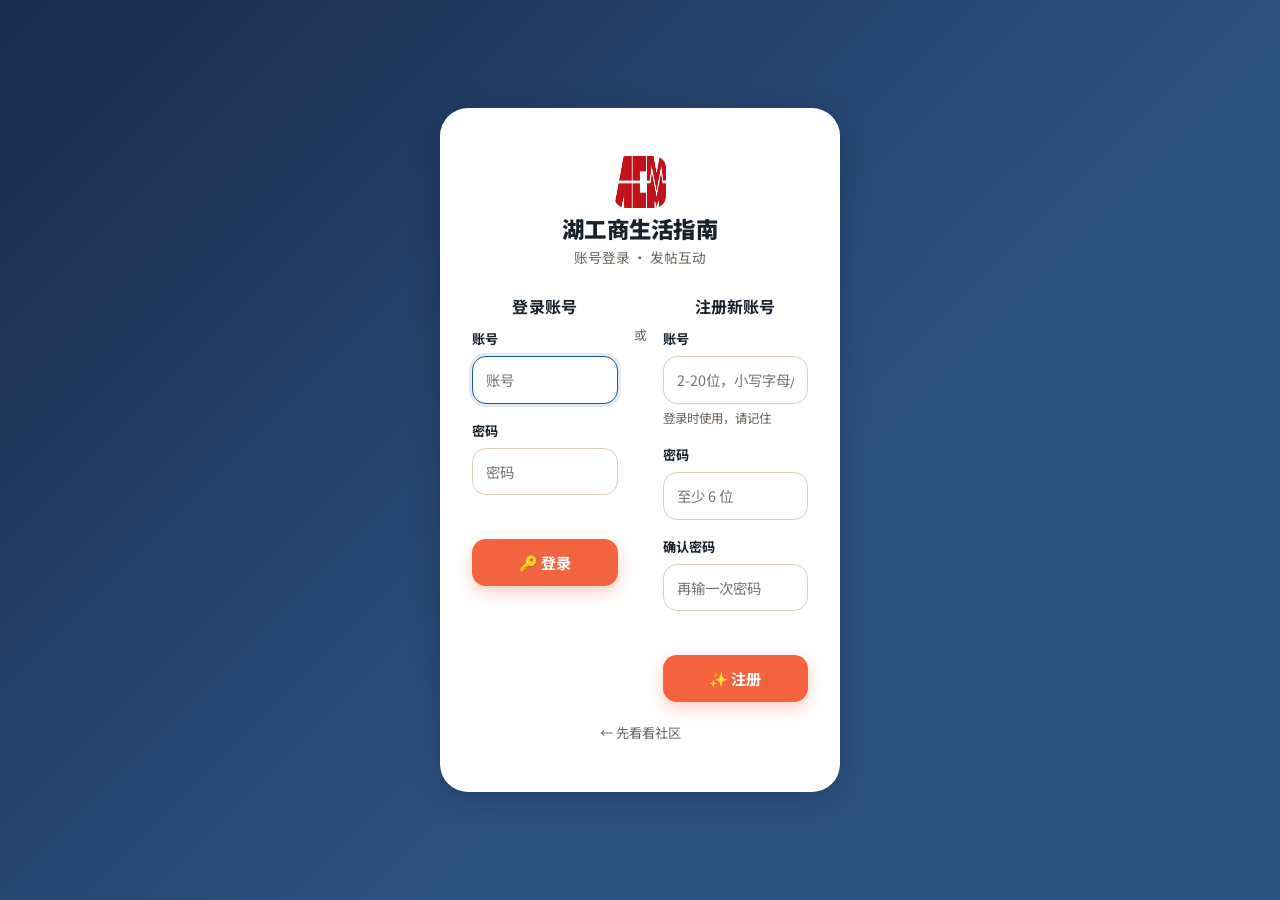
==== commit 6b59f09d: "auth.html：改为登录+注册双列并排，默认可见，注册成功自动填账号" ====
--- a/auth.html
+++ b/auth.html
@@ -3,7 +3,7 @@
 <head>
   <meta charset="UTF-8">
   <meta name="viewport" content="width=device-width, initial-scale=1.0">
-  <title>账号登录 · 湖工商生活指南</title>
+  <title>账号 · 湖工商生活指南</title>
   <link rel="icon" href="assets/acm-logo.png">
   <link rel="stylesheet" href="css/main.css">
   <link rel="stylesheet" href="css/community.css">
@@ -14,66 +14,65 @@
 <body class="admin-body">
 
 <div class="auth-page">
-  <div class="auth-card" id="authCard">
+  <div class="auth-card">
 
-    <!-- 登录面板 -->
-    <div class="auth-panel" id="loginPanel">
-      <img src="assets/acm-logo.png" alt="ACM" class="auth-logo">
-      <h2 class="auth-title">湖工商生活指南</h2>
-      <p class="auth-sub">登录社区，发帖互动</p>
+    <!-- 顶部 Logo -->
+    <img src="assets/acm-logo.png" alt="ACM" class="auth-logo" style="display:block;margin:0 auto 6px;width:52px;height:52px;border-radius:12px;">
+    <h2 class="auth-title" style="text-align:center;">湖工商生活指南</h2>
+    <p style="text-align:center;font-size:0.85rem;color:var(--c-text-muted);margin:0 0 28px;">账号登录 · 发帖互动</p>
 
-      <form id="loginForm" autocomplete="off">
-        <div class="field">
-          <label for="l-username">账号</label>
-          <input type="text" id="l-username" name="username" placeholder="账号" required autofocus>
-        </div>
-        <div class="field">
-          <label for="l-password">密码</label>
-          <input type="password" id="l-password" name="password" placeholder="密码" required>
-        </div>
-        <div id="loginMsg" class="auth-msg"></div>
-        <button type="submit" class="btn btn-accent" style="width:100%; padding:12px;">
-          🔑 登录
-        </button>
-      </form>
+    <!-- 双入口并列 -->
+    <div class="auth-two-col">
 
-      <div class="auth-switch">
-        还没有账号？<a href="#" id="goRegister">立即注册</a>
+      <!-- 登录区 -->
+      <div class="auth-col">
+        <h3 class="auth-col-title">登录账号</h3>
+        <form id="loginForm" autocomplete="off">
+          <div class="field">
+            <label for="l-username">账号</label>
+            <input type="text" id="l-username" name="username" placeholder="账号" required autofocus>
+          </div>
+          <div class="field">
+            <label for="l-password">密码</label>
+            <input type="password" id="l-password" name="password" placeholder="密码" required>
+          </div>
+          <div id="loginMsg" class="auth-msg"></div>
+          <button type="submit" class="btn btn-accent" style="width:100%;padding:11px;">
+            🔑 登录
+          </button>
+        </form>
       </div>
+
+      <!-- 分隔线 -->
+      <div class="auth-divider"><span>或</span></div>
+
+      <!-- 注册区 -->
+      <div class="auth-col">
+        <h3 class="auth-col-title">注册新账号</h3>
+        <form id="registerForm" autocomplete="off">
+          <div class="field">
+            <label for="r-username">账号</label>
+            <input type="text" id="r-username" name="username" placeholder="2-20位，小写字母/数字/下划线" required>
+            <span class="field-hint">登录时使用，请记住</span>
+          </div>
+          <div class="field">
+            <label for="r-password">密码</label>
+            <input type="password" id="r-password" name="password" placeholder="至少 6 位" required>
+          </div>
+          <div class="field">
+            <label for="r-confirm">确认密码</label>
+            <input type="password" id="r-confirm" name="confirm" placeholder="再输一次密码" required>
+          </div>
+          <div id="registerMsg" class="auth-msg"></div>
+          <button type="submit" class="btn btn-accent" style="width:100%;padding:11px;">
+            ✨ 注册
+          </button>
+        </form>
+      </div>
+
     </div>
 
-    <!-- 注册面板 -->
-    <div class="auth-panel" id="registerPanel" style="display:none;">
-      <img src="assets/acm-logo.png" alt="ACM" class="auth-logo">
-      <h2 class="auth-title">加入社区</h2>
-      <p class="auth-sub">注册后可以发帖、点赞、评论</p>
-
-      <form id="registerForm" autocomplete="off">
-        <div class="field">
-          <label for="r-username">账号</label>
-          <input type="text" id="r-username" name="username" placeholder="2-20位，小写字母/数字/下划线" required>
-          <span class="field-hint">登录时使用，请记住</span>
-        </div>
-        <div class="field">
-          <label for="r-password">密码</label>
-          <input type="password" id="r-password" name="password" placeholder="至少 6 位" required>
-        </div>
-        <div class="field">
-          <label for="r-confirm">确认密码</label>
-          <input type="password" id="r-confirm" name="confirm" placeholder="再输一次密码" required>
-        </div>
-        <div id="registerMsg" class="auth-msg"></div>
-        <button type="submit" class="btn btn-accent" style="width:100%; padding:12px;">
-          ✨ 注册
-        </button>
-      </form>
-
-      <div class="auth-switch">
-        已有账号？<a href="#" id="goLogin">去登录</a>
-      </div>
-    </div>
-
-    <div style="text-align:center; margin-top:var(--sp-4); font-size:0.825rem;">
+    <div style="text-align:center;margin-top:20px;font-size:0.825rem;">
       <a href="community.html" style="color:var(--c-text-muted);">← 先看看社区</a>
     </div>
   </div>
@@ -82,93 +81,73 @@
 <script src="js/user.js"></script>
 <script>
 (function () {
-  const loginPanel = document.getElementById('loginPanel');
-  const registerPanel = document.getElementById('registerPanel');
-  const loginMsg = document.getElementById('loginMsg');
-  const registerMsg = document.getElementById('registerMsg');
-
   // 已登录直接去社区
-  if (User.isLoggedIn()) {
-    const sess = User.getSession();
+  if (User && User.isLoggedIn()) {
     location.href = 'community.html';
   }
-
-  /* 切换面板 */
-  document.getElementById('goRegister').addEventListener('click', (e) => {
-    e.preventDefault();
-    loginPanel.style.display = 'none';
-    registerPanel.style.display = '';
-    loginMsg.textContent = '';
-    loginMsg.className = 'auth-msg';
-  });
-
-  document.getElementById('goLogin').addEventListener('click', (e) => {
-    e.preventDefault();
-    registerPanel.style.display = 'none';
-    loginPanel.style.display = '';
-    registerMsg.textContent = '';
-    registerMsg.className = 'auth-msg';
-  });
 
   /* 登录 */
   document.getElementById('loginForm').addEventListener('submit', async (e) => {
     e.preventDefault();
-    const u = e.target.username.value.trim();
-    const p = e.target.password.value;
+    const u = document.getElementById('l-username').value.trim();
+    const p = document.getElementById('l-password').value;
     const btn = e.target.querySelector('button[type=submit]');
+    const msg = document.getElementById('loginMsg');
     btn.disabled = true;
     btn.textContent = '⏳ 登录中...';
-    loginMsg.textContent = '';
+    msg.textContent = '';
 
     const r = await User.login(u, p);
     btn.disabled = false;
     btn.textContent = '🔑 登录';
 
     if (r.ok) {
-      loginMsg.textContent = '✅ 登录成功，跳转中...';
-      loginMsg.className = 'auth-msg auth-msg-ok';
+      msg.textContent = '✅ 登录成功，跳转中...';
+      msg.className = 'auth-msg auth-msg-ok';
       setTimeout(() => location.href = 'community.html', 500);
     } else {
-      loginMsg.textContent = '❌ ' + r.message;
-      loginMsg.className = 'auth-msg auth-msg-err';
+      msg.textContent = '❌ ' + r.message;
+      msg.className = 'auth-msg auth-msg-err';
     }
   });
 
   /* 注册 */
   document.getElementById('registerForm').addEventListener('submit', async (e) => {
     e.preventDefault();
-    const u = e.target.username.value.trim();
-    const p = e.target.password.value;
-    const c = e.target.confirm.value;
+    const u = document.getElementById('r-username').value.trim();
+    const p = document.getElementById('r-password').value;
+    const c = document.getElementById('r-confirm').value;
     const btn = e.target.querySelector('button[type=submit]');
+    const msg = document.getElementById('registerMsg');
+
+    if (p !== c) {
+      msg.textContent = '❌ 两次密码不一致';
+      msg.className = 'auth-msg auth-msg-err';
+      return;
+    }
+
     btn.disabled = true;
     btn.textContent = '⏳ 注册中...';
-    registerMsg.textContent = '';
-
-    if (p !== c) {
-      registerMsg.textContent = '❌ 两次密码不一致';
-      registerMsg.className = 'auth-msg auth-msg-err';
-      btn.disabled = false;
-      btn.textContent = '✨ 注册';
-      return;
-    }
+    msg.textContent = '';
 
     const r = await User.register(u, p);
     btn.disabled = false;
     btn.textContent = '✨ 注册';
 
     if (r.ok) {
-      registerMsg.textContent = '✅ 注册成功！即将跳转登录...';
-      registerMsg.className = 'auth-msg auth-msg-ok';
-      setTimeout(() => {
-        registerPanel.style.display = 'none';
-        loginPanel.style.display = '';
-        document.getElementById('l-username').value = u;
-        registerMsg.textContent = '';
-      }, 1200);
+      // 注册成功 → 自动填入账号并切换到登录表单
+      document.getElementById('l-username').value = u;
+      document.getElementById('l-password').value = '';
+      document.getElementById('r-password').value = '';
+      document.getElementById('r-confirm').value = '';
+      msg.textContent = '✅ 注册成功！请填写密码登录';
+      msg.className = 'auth-msg auth-msg-ok';
+      // 滚动到左边登录区
+      document.getElementById('loginForm').scrollIntoView({ behavior: 'smooth', block: 'center' });
+      document.getElementById('l-password').focus();
     } else {
-      registerMsg.textContent = '❌ ' + r.message;
-      registerMsg.className = 'auth-msg auth-msg-err';
+      msg.textContent = '❌ ' + r.message;
+      msg.className = 'auth-msg auth-msg-err';
     }
   });
 })();
--- a/css/community.css
+++ b/css/community.css
@@ -398,6 +398,32 @@
   pointer-events: none;
 }
 
+/* ===== 认证页（新版双列） ===== */
+.auth-two-col {
+  display: grid;
+  grid-template-columns: 1fr auto 1fr;
+  gap: 0;
+  align-items: start;
+}
+.auth-col { padding: 0; }
+.auth-col-title {
+  font-size: 1rem;
+  font-weight: 700;
+  color: var(--c-text);
+  margin: 0 0 var(--sp-3);
+  text-align: center;
+}
+.auth-divider {
+  display: flex;
+  flex-direction: column;
+  align-items: center;
+  justify-content: flex-start;
+  padding-top: 28px;
+  color: var(--c-text-muted);
+  font-size: 0.8rem;
+  padding: 28px 16px 0;
+}
+
 /* ===== 认证页 ===== */
 .auth-page {
   min-height: 100vh;
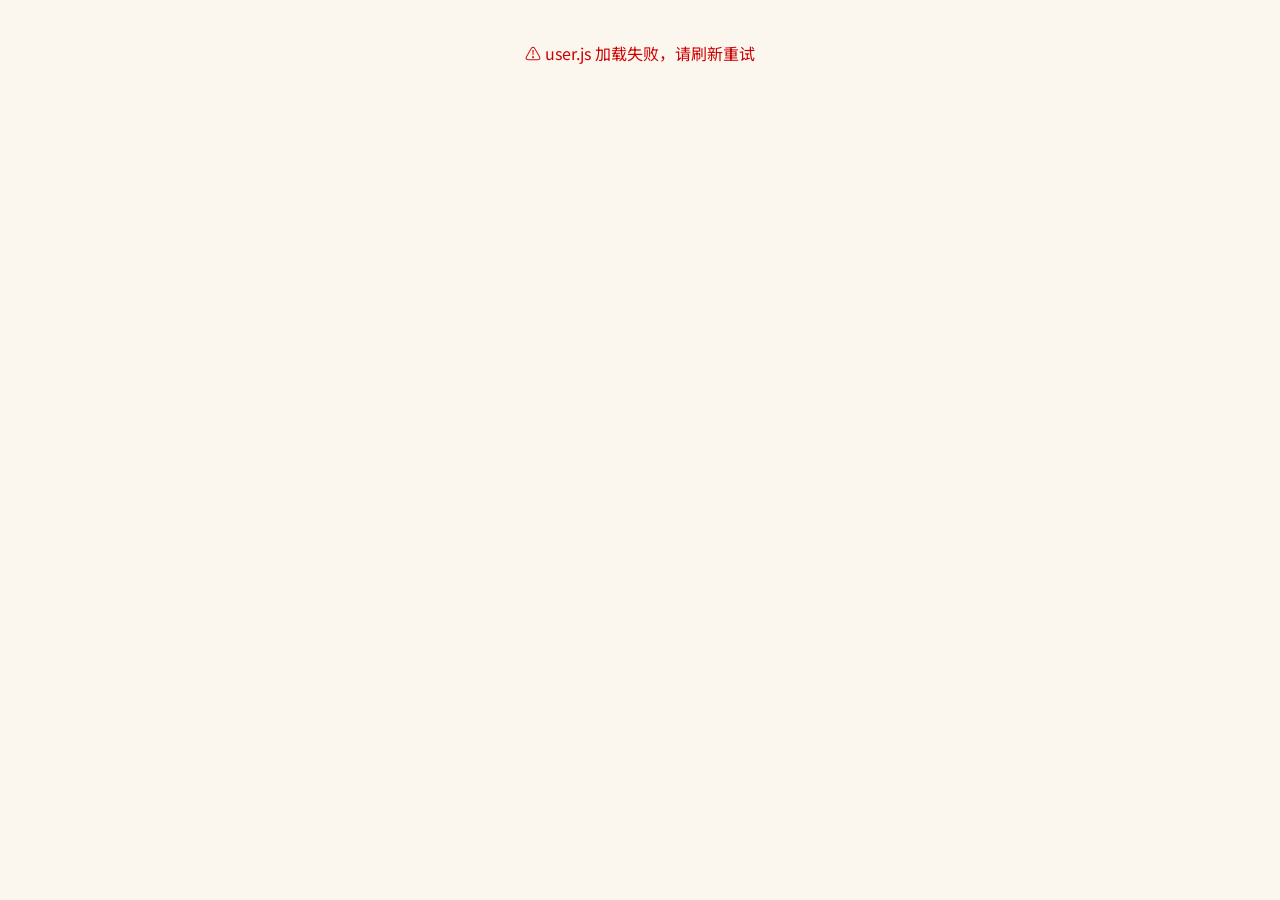
==== commit d01abc01: "user.js：加crypto.subtle备用哈希方案；auth.html：加错误捕获和User对象检查" ====
--- a/auth.html
+++ b/auth.html
@@ -80,7 +80,17 @@
 
 <script src="js/user.js"></script>
 <script>
+// 全局错误捕获
+window.addEventListener('error', function(e) {
+  console.error('[JS Error]', e.message, e.filename + ':' + e.lineno);
+});
+
 (function () {
+  // 检查 User 对象是否存在
+  if (typeof User === 'undefined') {
+    document.body.innerHTML = '<div style="padding:40px;text-align:center;color:#c00;">⚠️ user.js 加载失败，请刷新重试</div>';
+    return;
+  }
   // 已登录直接去社区
   if (User && User.isLoggedIn()) {
     location.href = 'community.html';
@@ -97,7 +107,17 @@
     btn.textContent = '⏳ 登录中...';
     msg.textContent = '';
 
-    const r = await User.login(u, p);
+    let r;
+    try {
+      r = await User.login(u, p);
+    } catch (err) {
+      btn.disabled = false;
+      btn.textContent = '🔑 登录';
+      msg.textContent = '❌ 登录失败：' + err.message;
+      msg.className = 'auth-msg auth-msg-err';
+      console.error('[Login Error]', err);
+      return;
+    }
     btn.disabled = false;
     btn.textContent = '🔑 登录';
 
